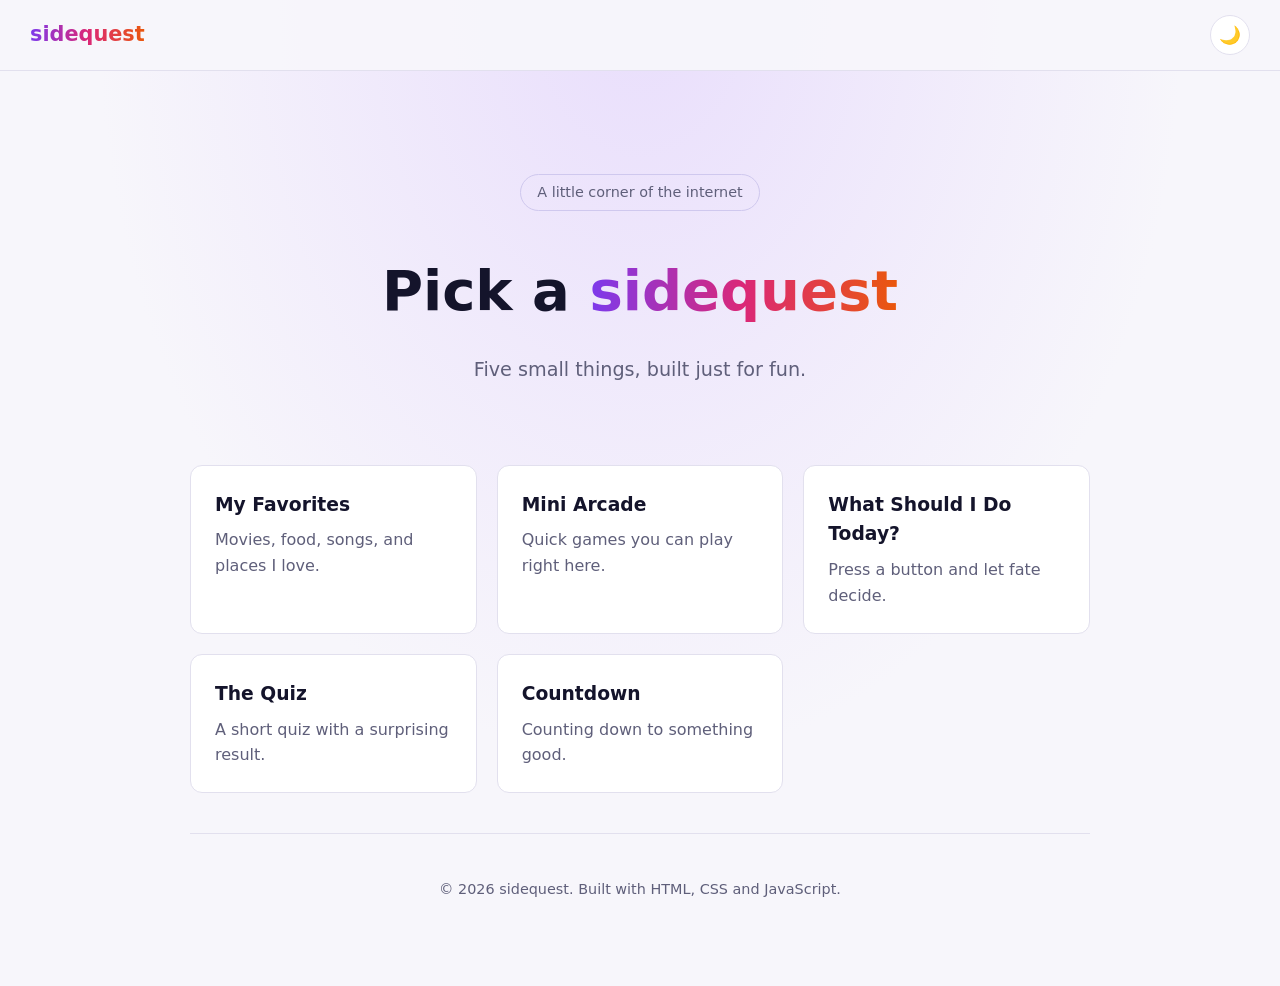
==== index.html @ 4c7fa10b "Add files via upload" ====
<!DOCTYPE html>
<html lang="en">
    <head>
        <meta charset="UTF-8">
        <title>Sidequest</title>
        <meta name="viewport" content="width=device-width, initial-scale=1">
        <meta name="description" content="A little corner of the internet with small fun things.">
        <link rel="stylesheet" href="style.css">
        <script>
            (function () {
                var theme = null;
                try { theme = localStorage.getItem("theme"); } catch (e) {}
                if (!theme) {
                    theme = window.matchMedia("(prefers-color-scheme: light)").matches ? "light" : "dark";
                }
                document.documentElement.setAttribute("data-theme", theme);
            })();
        </script>
    </head>
    <body>
        <nav>
            <a href="index.html" class="logo">sidequest</a>
            <button id="theme-toggle" aria-label="Switch between dark and light theme">☀️</button>
        </nav>

        <section class="hero">
            <p class="tag">A little corner of the internet</p>
            <h1>Pick a <span class="gradient">sidequest</span></h1>
            <p class="subtitle">Five small things, built just for fun.</p>
        </section>

        <section class="reveal">
            <div class="cards">
                <a href="favorites.html" class="card">
                    <h3>My Favorites</h3>
                    <p>Movies, food, songs, and places I love.</p>
                </a>
                <a href="arcade.html" class="card">
                    <h3>Mini Arcade</h3>
                    <p>Quick games you can play right here.</p>
                </a>
                <a href="randomizer.html" class="card">
                    <h3>What Should I Do Today?</h3>
                    <p>Press a button and let fate decide.</p>
                </a>
                <a href="quiz.html" class="card">
                    <h3>The Quiz</h3>
                    <p>A short quiz with a surprising result.</p>
                </a>
                <a href="countdown.html" class="card">
                    <h3>Countdown</h3>
                    <p>Counting down to something good.</p>
                </a>
            </div>
        </section>

        <footer>
            <p>&copy; 2026 sidequest. Built with HTML, CSS and JavaScript.</p>
        </footer>

        <script>
            document.documentElement.classList.add("js");

            const observer = new IntersectionObserver((entries) => {
                entries.forEach((entry) => {
                    if (entry.isIntersecting) {
                        entry.target.classList.add("visible");
                        observer.unobserve(entry.target);
                    }
                });
            }, { threshold: 0.15 });

            document.querySelectorAll(".reveal").forEach((el) => observer.observe(el));

            const toggle = document.getElementById("theme-toggle");

            function updateIcon() {
                const isLight = document.documentElement.getAttribute("data-theme") === "light";
                toggle.textContent = isLight ? "🌙" : "☀️";
            }

            updateIcon();

            toggle.addEventListener("click", () => {
                const isLight = document.documentElement.getAttribute("data-theme") === "light";
                const next = isLight ? "dark" : "light";
                document.documentElement.setAttribute("data-theme", next);
                try { localStorage.setItem("theme", next); } catch (e) {}
                updateIcon();
            });
        </script>
    </body>
</html>
---- style.css ----
:root {
    --bg: #0b0b1e;
    --card: #14142b;
    --text: #e4e4f5;
    --heading: #ffffff;
    --muted: #9a9ab8;
    --accent: #9a9ab8;
    --line: #23234a;
    --card-border: #2a2a55;
    --tag-border: #3b2d70;
    --nav-bg: rg(11, 11, 30, 0.95);
    --glow: #1d1450;
    --gradient: linear-gradient(90deg, #a855f7, #ec4899, #fdba74);
}

:root[data-theme="light"] {
    --bg: #f7f6fb;
    --card: #ffffff;
    --text: #2b2b3d;
    --heading: #14142b;
    --muted: #5f5f7a;
    --accent: #7c3aed;
    --line: #e2e0ee;
    --card-border: #e2e0ee;
    --tag-border: #cfc8ee;
    --nav-bg: rgba(247, 246, 251, 0.95);
    --glow: #e9defc;
    --gradient: linear-gradient(90deg, #7c3aed, #db2777, #ea580c);
}

html {
    scroll-behavior: smooth;
    background-color: var(--bg);
    background-image: radial-gradient(ellipse at top, var(--glow) 0%, var(--bg) 60%);
    background-repeat: no-repeat;
    background-attachment: fixed;
}

body {
    font-family: "Segoe UI", system-ui, -apple-system, Arial, sans-serif;
    color: var(--text);
    max-width: 900px;
    margin: 0 auto;
    padding: 100px 20px 40px;
    line-height: 1.6;
}

h1 {
    font-size: 3rem;
    color: var(--heading);
}

.gradient,
.logo {
    background: var(--gradient);
    -webkit-background-clip: text;
    background-clip: text;
    color: transparent;
}

nav {
    position: fixed;
    top: 0;
    left: 0;
    right: 0;
    display: flex;
    justify-content: space-between;
    align-items: center;
    padding: 15px 30px;
    background-color: var(--nav-bg);
    border-bottom: 1px solid var(--line);
}

.logo {
    font-weight: bold;
    font-size: 1.3rem;
    text-decoration: none;
}

#theme-toggle {
    background: var(--card);
    border: 1px solid var(--card-border);
    border-radius: 999px;
    width: 40px;
    height: 40px;
    font-size: 1.1rem;
    cursor: pointer;
    transition: transform 0.2s, border-color 0.2s;
}

#theme-toggle:hover {
    transform: scale(1.1);
    border-color: var(--accent);
}

.hero {
    text-align: center;
    padding: 60px 0;
}

.hero h1 {
    font-size: 3.5rem;
    margin: 20px 0 10px;
}

.tag {
    display: inline-block;
    padding: 6px 16px;
    border: 1px solid var(--tag-border);
    border-radius: 999px;
    color: var(--muted);
    font-size: 0.9rem;
}

.subtitle {
    color: var(--muted);
    font-size: 1.2rem;
}

.cards {
    display: grid;
    grid-template-columns: repeat(auto-fit, minmax(250px, 1fr));
    gap: 20px;
}

.card {
    display: block;
    background-color: var(--card);
    border: 1px solid var(--card-border);
    border-radius: 12px;
    padding: 24px;
    color: var(--text);
    text-decoration: none;
    transition: transform 0.25s, border-color 0.25s, box-shadow 0.25s;
}

.card:hover {
    transform: translateY(-6px);
    border-color: var(--accent);
    box-shadow: 0 8px 24px rgba(168, 85, 247, 0.25);
}

.card h3 {
    margin: 0 0 8px;
    color: var(--heading);
}

.card p {
    margin: 0;
    color: var(--muted);
}

footer {
    text-align: center;
    color: var(--muted);
    font-size: 0.9rem;
    padding: 30px 0;
    margin-top: 40px;
    border-top: 1px solid var(--line);
}

.js .reveal {
    opacity: 0;
    transform: translateY(30px);
    transition: opacity 0.8s ease, tarnsform 0.8s ease;
}

.js .reveal.visible {
    opacity: 1;
    transform: translateY(0);
}

@media (prefers-reduced-motion: reduce) {
    .js .reveal {
        opacity: 1;
        transform: none;
        transition: none;
    }
}

@media (max-width: 600px) {
    nav {
        padding: 12px 16px;
    }

    body {
        padding-top: 90px;
    }

    .hero h1 {
        font-size: 2.3rem;
    }
}
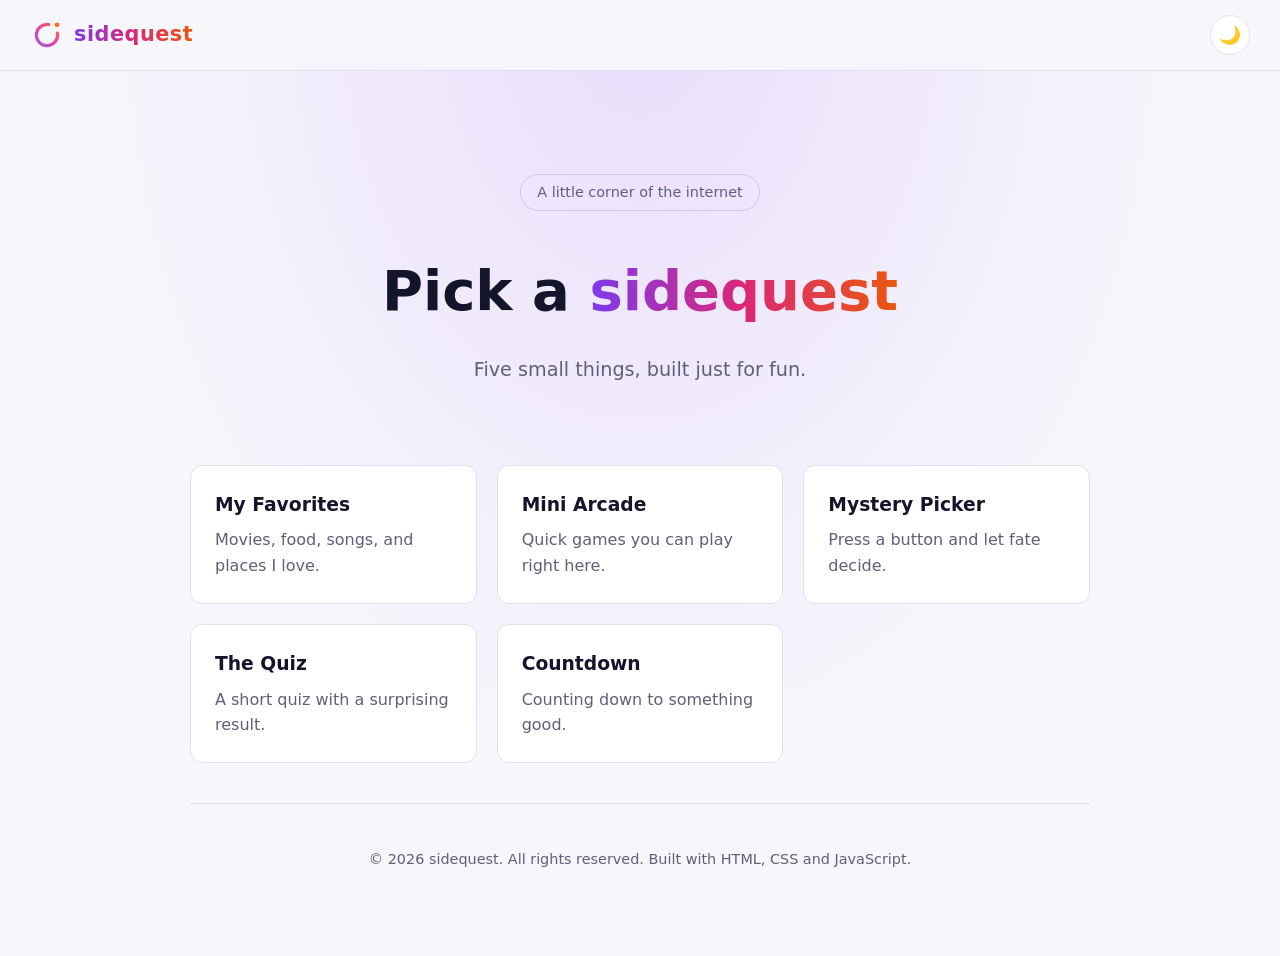
==== commit e5ed4645: "Add files via upload" ====
--- a/index.html
+++ b/index.html
@@ -5,7 +5,8 @@
         <title>Sidequest</title>
         <meta name="viewport" content="width=device-width, initial-scale=1">
         <meta name="description" content="A little corner of the internet with small fun things.">
-        <link rel="stylesheet" href="style.css">
+        <link rel="icon" type="image/svg+xml" href="logo.svg">
+        <link rel="stylesheet" href="style.css?v=6">
         <script>
             (function () {
                 var theme = null;
@@ -19,7 +20,20 @@
     </head>
     <body>
         <nav>
-            <a href="index.html" class="logo">sidequest</a>
+            <a href="index.html" class="logo" aria-label="Sidequest home">
+               <svg class="logo-mark" viewBox="0 0 64 64" aria-hidden="true">
+                   <defs>
+                       <linearGradient id="logo-grad" x1="8" y1="56" x2="56" y2="8" gradientUnits="userSpaceOnUse">
+                          <stop offset="0" stop-color="#8b5cf6"/>
+                          <stop offset="0.55" stop-color="#ec4899"/>
+                          <stop offset="1" stop-color="#f97316"/>
+                        </linearGradient>
+                    </defs>
+                    <path d="M51.7 28.53A20 20 0 1 1 35.47 12.3" fill="none" stroke="url(#logo-grad)" stroke-width="6" stroke-linecap="round"/>
+                    <circle cx="51.09" cy="12.91" r="4.5" fill="#f97316"/>
+                </svg>
+                <span>sidequest</span>
+            </a>
             <button id="theme-toggle" aria-label="Switch between dark and light theme">☀️</button>
         </nav>
 
@@ -40,7 +54,7 @@
                     <p>Quick games you can play right here.</p>
                 </a>
                 <a href="randomizer.html" class="card">
-                    <h3>What Should I Do Today?</h3>
+                    <h3>Mystery Picker</h3>
                     <p>Press a button and let fate decide.</p>
                 </a>
                 <a href="quiz.html" class="card">
@@ -55,7 +69,7 @@
         </section>
 
         <footer>
-            <p>&copy; 2026 sidequest. Built with HTML, CSS and JavaScript.</p>
+            <p>&copy; 2026 sidequest. All rights reserved. Built with HTML, CSS and JavaScript.</p>
         </footer>
 
         <script>
@@ -88,6 +102,15 @@
                 try { localStorage.setItem("theme", next); } catch (e) {}
                 updateIcon();
             });
+
+            let lastY = window.scrollY;
+            const navBar = document.querySelector("nav");
+
+            window.addEventListener("scroll", () => {
+                const y = window.scrollY;
+                navBar.classList.toggle("hide", y > lastY && y > 100);
+                lastY = y;
+            });
         </script>
     </body>
 </html>
--- a/style.css
+++ b/style.css
@@ -60,6 +60,7 @@
 
 nav {
     position: fixed;
+    z-index: 100;
     top: 0;
     left: 0;
     right: 0;
@@ -178,6 +179,51 @@
     }
 }
 
+.countdown {
+    display: grid;
+    grid-template-columns: repeat(4, 1fr);
+    gap: 16px;
+    max-width: 40px 0;
+}
+
+.time-box {
+    background-color: var(--card);
+    border: 1px solid var(--card-border);
+    border-radius: 12px;
+    padding: 24px 10px;
+    text-align: center;
+}
+
+.time-box span {
+    display: block;
+    font-size: 2.5rem;
+    font-weight: bold;
+    background: var(--gradient);
+    -webkit-background-clip: text;
+    background-clip: text;
+    color: transparent;
+}
+
+.time-box small {
+    color: var(--muted);
+    text-transform: uppercase;
+    letter-spacing: 1px;
+}
+
+.back-link {
+    color: var(--accent);
+    text-decoration: none;
+}
+
+.back-link:hover {
+    text-decoration: underline;
+}
+
+@media (max-width: 600px) {
+    .countdown {
+        grid-template-columns: repeat(2, 1fr);
+    }
+}
 @media (max-width: 600px) {
     nav {
         padding: 12px 16px;
@@ -190,4 +236,1564 @@
     .hero h1 {
         font-size: 2.3rem;
     }
+}
+
+:root {
+    color-scheme: dark;
+}
+
+:root[data-theme="light"] {
+    color-scheme: light;
+}
+
+[hidden] {
+    display: none !important;
+}
+
+.btn {
+    display: inline-block;
+    padding: 12px 28px;
+    border: none;
+    border-radius: 8px;
+    background: var(--gradient);
+    color: #ffffff;
+    font-family: inherit;
+    font-size: 1rem;
+    font-weight: bold;
+    text-decoration: none;
+    cursor: pointer;
+    transition: transform 0.2s, opacity 0.2s;
+}
+
+.btn:hover {
+    opacity: 0.85;
+    transform: translateY(-2px);
+}
+
+.small-btn {
+    padding: 8px 16px;
+    border: 1px solid var(--card-border);
+    border-radius: 8px;
+    background: var(--card);
+    color: var(--text);
+    font-family: inherit;
+    font-size: 0.9rem;
+    cursor: pointer;
+    transition: border-color 0.2s, color 0.2s;
+}
+
+.small-btn:hover {
+    border-color: var(--accent);
+    color: var(--accent);
+}
+
+.small-btn.danger:hover {
+    border-color: #ef4444;
+    color: #ef4444;
+}
+
+.event-form {
+    background-color: var(--card);
+    border: 1px solid var(--card-border);
+    border-radius: 12px;
+    padding: 24px;
+}
+
+.event-form h2 {
+    margin-top: 0;
+    color: var(--heading);
+}
+
+.form-grid {
+    display: grid;
+    grid-template-columns: 1fr 1fr;
+    gap: 16px;
+}
+
+.event-form label {
+    display: block;
+    color: var(--muted);
+    font-size: 0.9rem;
+}
+
+.event-form input {
+    display: block;
+    width: 100%;
+    box-sizing: border-box;
+    margin-top: 6px;
+    padding: 10px 12px;
+    border: 1px solid var(--card-border);
+    border-radius: 8px;
+    background: var(--bg);
+    color: var(--text);
+    font-family: inherit;
+    font-size: 1rem;
+}
+
+.event-form input:focus {
+    outline: none;
+    border-color: var(--accent);
+}
+
+.form-actions {
+    display: flex;
+    gap: 12px;
+    align-items: center;
+    margin-top: 20px;
+}
+
+.events {
+    display: grid;
+    gap: 20px;
+}
+
+.event-card {
+    background-color: var(--card);
+    border: 1px solid var(--card-border);
+    border-radius: 12px;
+    padding: 24px;
+}
+
+.event-head h3 {
+    margin: 0;
+    color: var(--heading);
+    font-size: 1.3rem;
+}
+
+.event-date {
+    margin: 4px 0 16px;
+    color: var(--muted);
+    font-size: 0.9rem;
+}
+
+.mini-countdown {
+    display: grid;
+    grid-template-columns: repeat(4, 1fr);
+    gap: 12px;
+}
+
+.event-card .time-box {
+    padding: 14px 6px;
+    background-color: var(--bg);
+}
+
+.event-card .time-box span {
+    font-size: 1.7rem;
+}
+
+.event-card .time-box small {
+    font-size: 0.7rem;
+}
+
+.event-status {
+    margin: 12px 0 0;
+    color: var(--accent);
+    font-weight: bold;
+}
+
+.event-actions {
+    display: flex;
+    gap: 10px;
+    margin-top: 16px;
+}
+
+.note {
+    margin-top: 24px;
+    color: var(--muted);
+    font-size: 0.85rem;
+}
+
+@media (max-width: 600px) {
+    .form-grid {
+        grid-template-columns: 1fr;
+    }
+
+    .mini-countdown {
+        grid-template-columns: repeat(2, 1fr);
+    }
+}
+
+nav {
+    transition: transform 0.3s ease;
+}
+
+nav.hide {
+    transform: translateY(-100%);
+}
+
+.tabs {
+    display: flex;
+    flex-wrap: wrap;
+    justify-content: center;
+    gap: 10px;
+    margin-bottom: 20px;
+}
+
+.tab {
+    padding: 10px 20px;
+    border: 1px solid var(--card-border);
+    border-radius: 999px;
+    background: var(--card);
+    color: var(--text);
+    font-family: inherit;
+    font-size: 1rem;
+    cursor: pointer;
+    transition: border-color 0.2s, transform 0.2s;
+}
+
+.tab:hover {
+    border-color: var(--accent);
+}
+
+.tab.active {
+    background: var(--gradient);
+    border-color: transparent;
+    color: #ffffff;
+    font-weight: bold;
+}
+
+.result-card {
+    background-color: var(--card);
+    border: 1px solid var(--card-border);
+    border-radius: 12px;
+    padding: 40px 24px;
+    text-align: center;
+}
+
+.result-label {
+    margin: 0;
+    color: var(--muted);
+    font-size: 0.85rem;
+    letter-spacing: 1px;
+    text-transform: uppercase;
+}
+
+.result-text {
+    margin: 16px 0 28px;
+    min-height: 3rem;
+    color: var(--heading);
+    font-size: 2rem;
+}
+
+.result-text.pop {
+    animation: pop 0.4s ease;
+}
+
+@keyframes pop {
+    0% {
+        transform: scale(0.9);
+        opacity: 0.5;
+    }
+    100% {
+        transform: scale(1);
+        opacity: 1;
+    }
+}
+
+.btn:disabled {
+    opacity: 0.6;
+    cursor: not-allowed;
+}
+
+.option-list {
+    list-style: none;
+    margin: 0 0 20px;
+    padding: 0;
+    display: grid;
+    gap: 8px;
+}
+
+.option-item {
+    display: flex;
+    justify-content: space-between;
+    align-items: center;
+    gap: 12px;
+    padding: 10px 14px;
+    background-color: var(--card);
+    border: 1px solid var(--card-border);
+    border-radius: 8px;
+}
+
+.option-empty {
+    color: var(--muted);
+    padding: 10px 0;
+}
+
+.add-row {
+    display: flex;
+    gap: 12px;
+}
+
+.add-row input {
+    flex: 1;
+    margin-top: 0;
+}
+
+@media (max-width: 600px) {
+    .add-row {
+        flex-direction: column;
+    }
+
+    .result-text {
+        font-size: 1.6rem;
+    }
+}
+
+.match-count {
+    min-height: 1.4rem;
+}
+
+.tabs {
+    display: flex;
+    flex-wrap: wrap;
+    justify-content: center;
+    gap: 6px;
+    width: fit-content;
+    max-width: 100%;
+    margin: 0 auto 20px;
+    padding: 6px;
+    background: var(--card);
+    border: 1px solid var(--card-border);
+    border-radius: 24px;
+}
+
+.tab {
+    padding: 10px 22px;
+    border: none;
+    border-radius: 999px;
+    background: transparent;
+    color: var(--muted);
+    font-family: inherit;
+    font-size: 1rem;
+    cursor: pointer;
+    transition: color 0.2s, background 0.2s, box-shadow 0.2s;
+}
+
+.tab:hover {
+    color: var(--text);
+}
+
+.tab.active {
+    background: var(--gradient);
+    color: #ffffff;
+    font-weight: 600;
+    box-shadow: 0 6px 18px rgba(168, 85, 247, 0.35);
+}
+
+.hint {
+    margin: 0 0 22px;
+    text-align: center;
+    color: var(--muted);
+    font-size: 0.9rem;
+}
+
+.filters {
+    display: grid;
+    gap: 22px;
+    margin-bottom: 18px;
+}
+
+.filter-group h3 {
+    margin: 0 0 10px;
+    text-align: center;
+    color: var(--muted);
+    font-size: 0.8rem;
+    font-weight: 600;
+    letter-spacing: 1.5px;
+    text-transform: uppercase;
+}
+
+.chips {
+    display: flex;
+    flex-wrap: wrap;
+    justify-content: center;
+    gap: 10px;
+}
+
+.chip {
+    padding: 9px 18px;
+    border: 1px solid var(--card-border);
+    border-radius: 999px;
+    background: var(--card);
+    color: var(--text);
+    font-family: inherit;
+    font-size: 0.95rem;
+    cursor: pointer;
+    transition: transform 0.2s, border-color 0.2s, box-shadow 0.2s, background 0.2s;
+}
+
+.chip:hover {
+    border-color: var(--accent);
+    transform: translateY(-2px);
+}
+
+.chip[aria-pressed="true"] {
+    background: var(--gradient);
+    border-color: transparent;
+    color: #ffffff;
+    font-weight: 600;
+    transform: translateY(-2px);
+    box-shadow: 0 0 0 3px rgba(168, 85, 247, 0.2), 0 8px 22px rgba(236, 72, 153, 0.4);
+}
+
+.chip:focus-visible,
+.tab:focus-visible {
+    outline: 2px solid var(--accent);
+    outline-offset: 2px;
+}
+
+.match-count {
+    min-height: 1.4rem;
+    margin: 0 0 12px;
+    text-align: center;
+    color: var(--muted);
+    font-size: 0.9rem;
+}
+
+.result-card {
+    padding: 36px 24px;
+    text-align: center;
+    background-color: var(--card);
+    border: 1px solid var(--card-border);
+    border-radius: 16px;
+    box-shadow: 0 10px 40px rgba(168, 85, 247, 0.12);
+}
+
+.result-label {
+    margin: 0;
+    color: var(--muted);
+    font-size: 0.85rem;
+    letter-spacing: 1.5px;
+    text-transform: uppercase;
+}
+
+.result-text {
+    margin: 16px 0 10px;
+    min-height: 3rem;
+    color: var(--heading);
+    font-size: clamp(1.5rem, 4vw, 2.2rem);
+    line-height: 1.25;
+}
+
+.result-text.pop {
+    animation: pop 0.4s ease;
+}
+
+@keyframes pop {
+    0% {
+        transform: scale(0.92);
+        opacity: 0.5;
+    }
+    100% {
+        transform: scale(1);
+        opacity: 1;
+    }
+}
+
+.result-note {
+    min-height: 1.5rem;
+    margin: 0 0 12px;
+    color: var(--muted);
+}
+
+.result-tags {
+    display: flex;
+    flex-wrap: wrap;
+    justify-content: center;
+    gap: 8px;
+    min-height: 1.9rem;
+    margin-bottom: 24px;
+}
+
+.pill {
+    padding: 4px 12px;
+    border: 1px solid var(--tag-border);
+    border-radius: 999px;
+    color: var(--muted);
+    font-size: 0.8rem;
+}
+
+.btn:disabled {
+    opacity: 0.6;
+    cursor: not-allowed;
+}
+
+.picker-actions {
+    margin-top: 18px;
+    text-align: center;
+}
+
+@media (max-width: 600px) {
+    .tab {
+        padding: 8px 14px;
+        font-size: 0.95rem;
+    }
+
+    .chip {
+        padding: 8px 14px;
+        font-size: 0.9rem;
+    }
+
+    .result-card {
+        padding: 28px 18px;
+    }
+}
+
+.result-actions {
+    display: flex;
+    flex-wrap: wrap;
+    justify-content: center;
+    align-items: center;
+    gap: 12px;
+}
+
+.result-disclaimer {
+    max-width: 46ch;
+    margin: 0 auto 20px;
+    color: var(--muted);
+    font-size: 0.8rem;
+}
+
+.result-disclaimer:empty {
+    display: none;
+}
+
+.row-head {
+    display: flex;
+    justify-content: space-between;
+    align-items: center;
+    margin: 8px 0 0;
+}
+
+.row-head h2 {
+    margin: 0;
+    color: var(--heading);
+    font-size: 1.4rem;
+}
+
+.row-arrows {
+    display: flex;
+    gap: 8px;
+}
+
+.arrow {
+    width: 36px;
+    height: 36px;
+    border: 1px solid var(--card-border);
+    border-radius: 50%;
+    background: var(--card);
+    color: var(--text);
+    font-size: 1.3rem;
+    line-height: 1;
+    cursor: pointer;
+    transition: border-color 0.2s, color 0.2s;
+}
+
+.arrow:hover {
+    border-color: var(--accent);
+    color: var(--accent);
+}
+
+.row-track {
+    display: flex;
+    gap: 16px;
+    padding: 14px 4px 26px;
+    overflow-x: auto;
+    scroll-snap-type: x proximity;
+    scrollbar-width: thin;
+}
+
+.fav-card {
+    flex: 0 0 190px;
+    display: flex;
+    flex-direction: column;
+    padding: 0;
+    overflow: hidden;
+    border: 1px solid var(--card-border);
+    border-radius: 12px;
+    background: var(--card);
+    color: var(--text);
+    font-family: inherit;
+    text-align: left;
+    cursor: pointer;
+    scroll-snap-align: start;
+    transition: transform 0.25s, border-color 0.25s, box-shadow 0.25s;
+}
+
+.fav-card:hover {
+    transform: translateY(-6px);
+    border-color: var(--accent);
+    box-shadow: 0 10px 26px rgba(168, 85, 247, 0.28);
+}
+
+.fav-card:focus-visible {
+    outline: 2px solid var(--accent);
+    outline-offset: 2px;
+}
+
+.fav-art,
+.detail-art {
+    display: flex;
+    align-items: center;
+    justify-content: center;
+    background: linear-gradient(135deg, hsl(var(--h) 75% 55%), hsl(calc(var(--h) + 25) 85% 62%));
+}
+
+.fav-art {
+    height: 120px;
+    font-size: 3rem;
+}
+
+.fav-body {
+    display: block;
+    padding: 12px 14px 14px;
+}
+
+.fav-title {
+    display: block;
+    color: var(--heading);
+    font-weight: 600;
+}
+
+.fav-meta {
+    display: block;
+    margin-top: 2px;
+    color: var(--muted);
+    font-size: 0.85rem;
+}
+
+.detail {
+    width: min(420px, calc(100% - 40px));
+    padding: 0;
+    overflow: hidden;
+    border: 1px solid var(--card-border);
+    border-radius: 16px;
+    background: var(--card);
+    color: var(--text);
+}
+
+.detail::backdrop {
+    background: rgba(0, 0, 0, 0.65);
+}
+
+.detail-art {
+    height: 150px;
+    font-size: 4rem;
+}
+
+.detail-body {
+    padding: 22px 24px 24px;
+}
+
+.detail-body h3 {
+    margin: 0;
+    color: var(--heading);
+    font-size: 1.4rem;
+}
+
+.detail-meta {
+    margin: 4px 0 14px;
+    color: var(--muted);
+    font-size: 0.9rem;
+}
+
+.detail-note {
+    margin: 0 0 20px;
+}
+
+@media (hover: none) {
+    .arrow {
+        display: none;
+    }
+}
+
+.fav-art {
+    position: relative;
+}
+
+.fav-badge {
+    position: absolute;
+    top: 8px;
+    right: 8px;
+    padding: 2px 8px;
+    border-radius: 999px;
+    background: rgba(0, 0, 0, 0.45);
+    color: #ffffff;
+    font-size: 0.7rem;
+    font-weight: 600;
+}
+
+.fav-add {
+    align-items: center;
+    justify-content: center;
+    min-height: 190px;
+    border-style: dashed;
+    background: transparent;
+    color: var(--muted);
+}
+
+.fav-add:hover {
+    color: var(--accent);
+    box-shadow: none;
+}
+
+.add-plus {
+    font-size: 2.4rem;
+    line-height: 1;
+}
+
+.add-label {
+    margin-top: 6px;
+    font-size: 0.9rem;
+}
+
+.detail-actions {
+    display: flex;
+    flex-wrap: wrap;
+    align-items: center;
+    gap: 12px;
+}
+
+.detail-actions form {
+    margin: 0;
+}
+
+.add-form {
+    display: grid;
+    gap: 14px;
+    padding: 24px;
+}
+
+.add-form h3 {
+    margin: 0;
+    color: var(--heading);
+    font-size: 1.3rem;
+}
+
+.add-form label {
+    display: block;
+    color: var(--muted);
+    font-size: 0.9rem;
+}
+
+.add-form input,
+.add-form textarea {
+    display: block;
+    width: 100%;
+    box-sizing: border-box;
+    margin-top: 6px;
+    padding: 10px 12px;
+    border: 1px solid var(--card-border);
+    border-radius: 8px;
+    background: var(--bg);
+    color: var(--text);
+    font-family: inherit;
+    font-size: 1rem;
+    resize: vertical;
+}
+
+.add-form input:focus,
+.add-form textarea:focus {
+    outline: none;
+    border-color: var(--accent);
+}
+
+.form-error {
+    min-height: 1.2rem;
+    margin: 0;
+    color: #ef4444;
+    font-size: 0.85rem;
+}
+
+.taste {
+    padding: 24px;
+    background: var(--card);
+    border: 1px solid var(--card-border);
+    border-radius: 12px;
+}
+
+.taste h2 {
+    margin-top: 0;
+}
+
+.taste-name {
+    display: block;
+    max-width: 360px;
+    margin: 16px 0;
+    color: var(--muted);
+    font-size: 0.9rem;
+}
+
+.taste-name input {
+    display: block;
+    width: 100%;
+    box-sizing: border-box;
+    margin-top: 6px;
+    padding: 10px 12px;
+    border: 1px solid var(--card-border);
+    border-radius: 8px;
+    background: var(--bg);
+    color: var(--text);
+    font-family: inherit;
+    font-size: 1rem;
+}
+
+.taste-name input:focus {
+    outline: none;
+    border-color: var(--accent);
+}
+
+.taste-actions {
+    display: flex;
+    flex-wrap: wrap;
+    align-items: center;
+    gap: 12px;
+}
+
+.detail.wide {
+    width: min(520px, calc(100% - 40px));
+    max-height: calc(100vh - 40px);
+    overflow-y: auto;
+}
+
+.dialog-pad {
+    padding: 24px;
+}
+
+.dialog-pad h3 {
+    margin: 0 0 16px;
+    color: var(--heading);
+    font-size: 1.3rem;
+}
+
+.card-canvas {
+    display: block;
+    width: 100%;
+    height: auto;
+    margin-bottom: 16px;
+    border-radius: 12px;
+    background: #0b0b1e;
+}
+
+.match-score {
+    display: flex;
+    flex-direction: column;
+    align-items: center;
+    margin: 4px 0 12px;
+}
+
+.match-percent {
+    background: var(--gradient);
+    -webkit-background-clip: text;
+    background-clip: text;
+    color: transparent;
+    font-size: 3.2rem;
+    font-weight: 800;
+    line-height: 1.1;
+}
+
+.match-label {
+    color: var(--muted);
+}
+
+.match-bar {
+    height: 10px;
+    margin-bottom: 20px;
+    overflow: hidden;
+    border: 1px solid var(--card-border);
+    border-radius: 999px;
+    background: var(--bg);
+}
+
+.match-fill {
+    height: 100%;
+    background: var(--gradient);
+}
+
+.match-heading {
+    margin: 18px 0 6px;
+    color: var(--heading);
+    font-size: 1rem;
+}
+
+.pill-list {
+    display: flex;
+    flex-wrap: wrap;
+    gap: 8px;
+    margin: 6px 0 14px;
+}
+
+.row-stat {
+    margin: 0 0 6px;
+    color: var(--muted);
+    font-size: 0.9rem;
+}
+
+.logo {
+    display: inline-flex;
+    align-items: center;
+    gap: 10px;
+    background: none;
+    color: var(--heading);
+}
+
+.logo span {
+    background: var(--gradient);
+    -webkit-background-clip: text;
+    background-clip: text;
+    color: transparent;
+    font-weight: 700;
+    font-size: 1.3rem;
+    letter-spacing: 0.5px;
+}
+
+.logo-mark {
+    width: 34px;
+    height: 34px;
+}
+
+.card-styles {
+    margin-bottom: 16px;
+}
+
+.small-btn[aria-pressed="true"] {
+    border-color: var(--accent);
+    color: var(--accent);
+}
+
+[hidden] {
+    display: none !important;
+}
+
+.quiz-tile {
+    text-decoration: none;
+}
+
+.quiz-emoji {
+    display: block;
+    margin-bottom: 8px;
+    font-size: 2rem;
+}
+
+.quiz-tile .quiz-last {
+    margin-top: 12px;
+    color: var(--accent);
+    font-size: 0.85rem;
+}
+
+.quiz-box {
+    padding: 28px 24px;
+    background-color: var(--card);
+    border: 1px solid var(--card-border);
+    border-radius: 16px;
+    box-shadow: 0 10px 40px rgba(168, 85, 247, 0.12);
+}
+
+.quiz-top {
+    display: flex;
+    justify-content: space-between;
+    align-items: center;
+    gap: 12px;
+    margin-bottom: 14px;
+}
+
+.quiz-count {
+    color: var(--muted);
+    font-size: 0.9rem;
+}
+
+.quiz-q {
+    margin: 22px 0 18px;
+    color: var(--heading);
+    font-size: clamp(1.3rem, 3.5vw, 1.8rem);
+    line-height: 1.3;
+    outline: none;
+}
+
+.quiz-options {
+    display: grid;
+    gap: 12px;
+    margin-bottom: 8px;
+}
+
+.quiz-option {
+    padding: 14px 18px;
+    text-align: left;
+    border: 1px solid var(--card-border);
+    border-radius: 12px;
+    background: var(--bg);
+    color: var(--text);
+    font-family: inherit;
+    font-size: 1rem;
+    line-height: 1.4;
+    cursor: pointer;
+    transition: transform 0.2s, border-color 0.2s, box-shadow 0.2s, background 0.2s;
+}
+
+.quiz-option:hover {
+    border-color: var(--accent);
+    transform: translateY(-2px);
+}
+
+.quiz-option:focus-visible {
+    outline: 2px solid var(--accent);
+    outline-offset: 2px;
+}
+
+.quiz-option.picked,
+.quiz-option[aria-pressed="true"] {
+    background: var(--gradient);
+    border-color: transparent;
+    color: #ffffff;
+    font-weight: 600;
+    box-shadow: 0 0 0 3px rgba(168, 85, 247, 0.2), 0 8px 22px rgba(236, 72, 153, 0.35);
+}
+
+.quiz-option.check::before {
+    content: "☐  ";
+}
+
+.quiz-option.check[aria-pressed="true"]::before {
+    content: "☑  ";
+}
+
+.quiz-count-live {
+    margin: 12px 0 18px;
+    color: var(--muted);
+    text-align: center;
+}
+
+.quiz-result {
+    text-align: center;
+}
+
+.quiz-big {
+    margin: 8px 0;
+    font-size: 4rem;
+    line-height: 1.1;
+}
+
+.quiz-result-title {
+    display: inline-block;
+    margin: 6px 0 10px;
+    font-size: clamp(1.7rem, 5vw, 2.5rem);
+    outline: none;
+}
+
+.quiz-score {
+    margin: 0 0 8px;
+    color: var(--muted);
+}
+
+.quiz-result-text {
+    max-width: 52ch;
+    margin: 0 auto 16px;
+}
+
+.quiz-actions {
+    justify-content: center;
+    margin-top: 18px;
+}
+
+.quiz-grid {
+    display: grid;
+    grid-template-columns: repeat(auto-fit, minmax(280px, 1fr));
+    gap: 20px;
+}
+
+.card.quiz-card {
+    display: flex;
+    flex-direction: column;
+    padding: 0;
+    overflow: hidden;
+    text-decoration: none;
+}
+
+.quiz-cover {
+    position: relative;
+    display: flex;
+    align-items: center;
+    justify-content: center;
+    overflow: hidden;
+    aspect-ratio: 16 / 10;
+    background:
+        radial-gradient(circle at 85% 15%, rgba(255, 255, 255, 0.3), transparent 45%),
+        linear-gradient(135deg, hsl(var(--h) 80% 52%), hsl(calc(var(--h) + 40) 85% 60%));
+}
+
+.quiz-cover.banner {
+    height: 150px;
+    margin-bottom: 14px;
+    border-radius: 12px;
+    aspect-ratio: auto;
+}
+
+.quiz-cover img {
+    position: absolute;
+    inset: 0;
+    width: 100%;
+    height: 100%;
+    object-fit: cover;
+}
+
+.cover-main {
+    font-size: 4.5rem;
+    line-height: 1;
+    filter: drop-shadow(0 6px 10px rgba(0, 0, 0, 0.25));
+}
+
+.banner .cover-main {
+    font-size: 3.6rem;
+}
+
+.cover-dot {
+    position: absolute;
+    font-size: 2rem;
+    opacity: 0.4;
+}
+
+.cover-dot.d1 { top: 10%; left: 8%; transform: rotate(-14deg); }
+.cover-dot.d2 { top: 14%; right: 10%; transform: rotate(12deg); }
+.cover-dot.d3 { bottom: 12%; left: 14%; transform: rotate(10deg); }
+.cover-dot.d4 { bottom: 10%; right: 8%; transform: rotate(-10deg); }
+
+.quiz-card-body {
+    padding: 18px 20px 22px;
+}
+
+.quiz-kind {
+    display: inline-block;
+    margin-bottom: 8px;
+    padding: 3px 10px;
+    border-radius: 999px;
+    background: var(--gradient);
+    color: #ffffff;
+    font-size: 0.72rem;
+    font-weight: 700;
+    letter-spacing: 1px;
+    text-transform: uppercase;
+}
+
+.quiz-card h3 {
+    margin: 0 0 6px;
+    font-size: 1.25rem;
+    line-height: 1.3;
+}
+
+.quiz-card .quiz-last {
+    margin-top: 12px;
+    color: var(--accent);
+    font-size: 0.85rem;
+}
+
+@media (min-width: 720px) {
+    .card.quiz-card.featured {
+        grid-column: 1 / -1;
+        flex-direction: row;
+    }
+
+    .quiz-card.featured .quiz-cover {
+        flex: 1.2;
+        min-height: 260px;
+        aspect-ratio: auto;
+    }
+
+    .quiz-card.featured .quiz-card-body {
+        flex: 1;
+        align-self: center;
+        padding: 28px;
+    }
+
+    .quiz-card.featured h3 {
+        font-size: 1.7rem;
+    }
+}
+
+[hidden] {
+    display: none !important;
+}
+
+#fx {
+    position: fixed;
+    inset: 0;
+    width: 100%;
+    height: 100%;
+    pointer-events: none;
+    z-index: 300;
+}
+
+.arc-top {
+    display: flex;
+    flex-wrap: wrap;
+    align-items: center;
+    justify-content: center;
+    gap: 12px;
+    margin-bottom: 18px;
+}
+
+.arc-top .hint {
+    margin: 0;
+}
+
+.arc-card {
+    --ttt-x: #a855f7;
+    --ttt-o: #fb923c;
+    padding: 24px;
+    background-color: var(--card);
+    border: 1px solid var(--card-border);
+    border-radius: 16px;
+    box-shadow: 0 10px 40px rgba(168, 85, 247, 0.12);
+}
+
+:root[data-theme="light"] .arc-card {
+    --ttt-x: #7c3aed;
+    --ttt-o: #ea580c;
+}
+
+.arc-stats {
+    display: flex;
+    flex-wrap: wrap;
+    justify-content: center;
+    gap: 12px;
+    margin-bottom: 16px;
+}
+
+.arc-stat {
+    min-width: 92px;
+    padding: 10px 16px;
+    text-align: center;
+    background: var(--bg);
+    border: 1px solid var(--card-border);
+    border-radius: 12px;
+}
+
+.arc-stat span {
+    display: block;
+    background: var(--gradient);
+    -webkit-background-clip: text;
+    background-clip: text;
+    color: transparent;
+    font-size: 1.5rem;
+    font-weight: 800;
+    line-height: 1.25;
+}
+
+.arc-stat small {
+    color: var(--muted);
+    font-size: 0.72rem;
+    letter-spacing: 1px;
+    text-transform: uppercase;
+}
+
+.arc-opts {
+    margin-bottom: 16px;
+}
+
+.arc-status {
+    min-height: 1.5rem;
+    margin: 14px 0 0;
+    text-align: center;
+    color: var(--text);
+    font-weight: 600;
+}
+
+.arc-actions {
+    display: flex;
+    flex-wrap: wrap;
+    justify-content: center;
+    gap: 12px;
+    margin-top: 16px;
+}
+
+/* ---------- Memory Match ---------- */
+.mem-grid {
+    display: grid;
+    grid-template-columns: repeat(var(--cols, 4), 1fr);
+    gap: 10px;
+    width: 100%;
+    max-width: 520px;
+    margin: 6px auto 0;
+}
+
+.mem-card {
+    position: relative;
+    aspect-ratio: 1;
+    padding: 0;
+    border: none;
+    background: none;
+    cursor: pointer;
+    perspective: 700px;
+    -webkit-tap-highlight-color: transparent;
+}
+
+.mem-card:focus-visible {
+    outline: 2px solid var(--accent);
+    outline-offset: 3px;
+    border-radius: 14px;
+}
+
+.mem-inner {
+    position: relative;
+    display: block;
+    width: 100%;
+    height: 100%;
+    transform-style: preserve-3d;
+    transition: transform 0.5s cubic-bezier(0.4, 0.2, 0.2, 1);
+}
+
+.mem-card.flipped .mem-inner,
+.mem-card.matched .mem-inner {
+    transform: rotateY(180deg);
+}
+
+.mem-face {
+    position: absolute;
+    inset: 0;
+    display: flex;
+    align-items: center;
+    justify-content: center;
+    border-radius: 14px;
+    backface-visibility: hidden;
+    -webkit-backface-visibility: hidden;
+}
+
+.mem-front {
+    background: linear-gradient(135deg, hsl(265 70% 48%), hsl(325 75% 55%) 60%, hsl(20 90% 60%));
+    box-shadow: inset 0 0 0 1px rgba(255, 255, 255, 0.18), 0 4px 14px rgba(168, 85, 247, 0.3);
+    transition: filter 0.2s;
+}
+
+.mem-front::after {
+    content: "";
+    width: 34%;
+    aspect-ratio: 1;
+    border: 5px solid rgba(255, 255, 255, 0.85);
+    border-right-color: transparent;
+    border-radius: 50%;
+    transform: rotate(-30deg);
+}
+
+.mem-card:hover .mem-front {
+    filter: brightness(1.12);
+}
+
+.mem-back {
+    transform: rotateY(180deg);
+    background: var(--bg);
+    border: 1px solid var(--card-border);
+    font-size: clamp(1.6rem, 7vw, 2.8rem);
+}
+
+.mem-card.matched .mem-back {
+    background: linear-gradient(135deg, rgba(168, 85, 247, 0.28), rgba(236, 72, 153, 0.28));
+    border-color: var(--accent);
+    box-shadow: 0 0 18px rgba(168, 85, 247, 0.55);
+    animation: matchPop 0.5s ease;
+}
+
+.mem-card.shake {
+    animation: shake 0.4s ease;
+}
+
+@keyframes matchPop {
+    0% { transform: rotateY(180deg) scale(1); }
+    40% { transform: rotateY(180deg) scale(1.14); }
+    100% { transform: rotateY(180deg) scale(1); }
+}
+
+@keyframes shake {
+    0%, 100% { transform: translateX(0); }
+    25% { transform: translateX(-6px); }
+    75% { transform: translateX(6px); }
+}
+
+/* ---------- Glow Snake ---------- */
+.snake-wrap {
+    position: relative;
+    width: 100%;
+    max-width: 480px;
+    margin: 6px auto 0;
+    overflow: hidden;
+    border-radius: 16px;
+    box-shadow: 0 0 0 1px var(--card-border), 0 12px 40px rgba(168, 85, 247, 0.25);
+}
+
+.snake-wrap canvas {
+    display: block;
+    width: 100%;
+    height: auto;
+    aspect-ratio: 1;
+    background: #0b0b1e;
+    touch-action: none;
+}
+
+.game-overlay {
+    position: absolute;
+    inset: 0;
+    display: flex;
+    flex-direction: column;
+    align-items: center;
+    justify-content: center;
+    gap: 10px;
+    padding: 20px;
+    text-align: center;
+    color: #ffffff;
+    background: rgba(11, 11, 30, 0.8);
+    backdrop-filter: blur(3px);
+}
+
+.ov-title {
+    margin: 0;
+    background: linear-gradient(90deg, #c084fc, #f472b6, #fdba74);
+    -webkit-background-clip: text;
+    background-clip: text;
+    color: transparent;
+    font-size: 2rem;
+    font-weight: 800;
+}
+
+.ov-sub {
+    margin: 0 0 8px;
+    color: #cfcff0;
+}
+
+.dpad {
+    display: none;
+    grid-template-columns: repeat(3, 58px);
+    grid-template-rows: repeat(3, 58px);
+    gap: 6px;
+    justify-content: center;
+    margin-top: 16px;
+}
+
+@media (hover: none), (pointer: coarse) {
+    .dpad {
+        display: grid;
+    }
+}
+
+.dpad-btn {
+    border: 1px solid var(--card-border);
+    border-radius: 14px;
+    background: var(--bg);
+    color: var(--text);
+    font-size: 1.2rem;
+    cursor: pointer;
+    touch-action: manipulation;
+}
+
+.dpad-btn:active {
+    border-color: var(--accent);
+    background: var(--card);
+}
+
+.dpad-up { grid-area: 1 / 2; }
+.dpad-left { grid-area: 2 / 1; }
+.dpad-right { grid-area: 2 / 3; }
+.dpad-down { grid-area: 3 / 2; }
+
+/* ---------- Tic-Tac-Toe ---------- */
+.ttt-board {
+    display: grid;
+    grid-template-columns: repeat(3, 1fr);
+    gap: 10px;
+    width: 100%;
+    max-width: 360px;
+    margin: 6px auto 0;
+}
+
+.ttt-cell {
+    aspect-ratio: 1;
+    padding: 16%;
+    background: var(--bg);
+    border: 1px solid var(--card-border);
+    border-radius: 14px;
+    transition: border-color 0.2s, transform 0.2s, box-shadow 0.2s;
+}
+
+.ttt-cell:empty {
+    cursor: pointer;
+}
+
+.ttt-cell:empty:hover {
+    border-color: var(--accent);
+    transform: scale(1.04);
+}
+
+.ttt-cell:focus-visible {
+    outline: 2px solid var(--accent);
+    outline-offset: 2px;
+}
+
+.ttt-cell.win {
+    border-color: var(--accent);
+    animation: winGlow 0.9s ease infinite alternate;
+}
+
+.ttt-mark {
+    display: block;
+    width: 100%;
+    height: 100%;
+    overflow: visible;
+}
+
+.ttt-mark path,
+.ttt-mark circle {
+    fill: none;
+    stroke-width: 9;
+    stroke-linecap: round;
+    stroke-dasharray: 100;
+    stroke-dashoffset: 100;
+    animation: drawMark 0.4s ease forwards;
+}
+
+.ttt-mark path:nth-child(2) {
+    animation-delay: 0.18s;
+}
+
+.ttt-mark.x {
+    stroke: var(--ttt-x);
+    filter: drop-shadow(0 0 5px rgba(168, 85, 247, 0.6));
+}
+
+.ttt-mark.o {
+    stroke: var(--ttt-o);
+    filter: drop-shadow(0 0 5px rgba(251, 146, 60, 0.6));
+}
+
+@keyframes drawMark {
+    to { stroke-dashoffset: 0; }
+}
+
+@keyframes winGlow {
+    from { box-shadow: 0 0 0 rgba(236, 72, 153, 0); }
+    to { box-shadow: 0 0 24px rgba(236, 72, 153, 0.75); }
+}
+
+@media (max-width: 600px) {
+    .arc-card {
+        padding: 16px;
+    }
+
+    .mem-grid {
+        gap: 8px;
+    }
+}
+
+@media (prefers-reduced-motion: reduce) {
+    .mem-inner {
+        transition: none;
+    }
+
+    .mem-card.shake,
+    .mem-card.matched .mem-back,
+    .ttt-cell.win {
+        animation: none;
+    }
+
+    .ttt-mark path,
+    .ttt-mark circle {
+        animation: none;
+        stroke-dashoffset: 0;
+    }
 }
